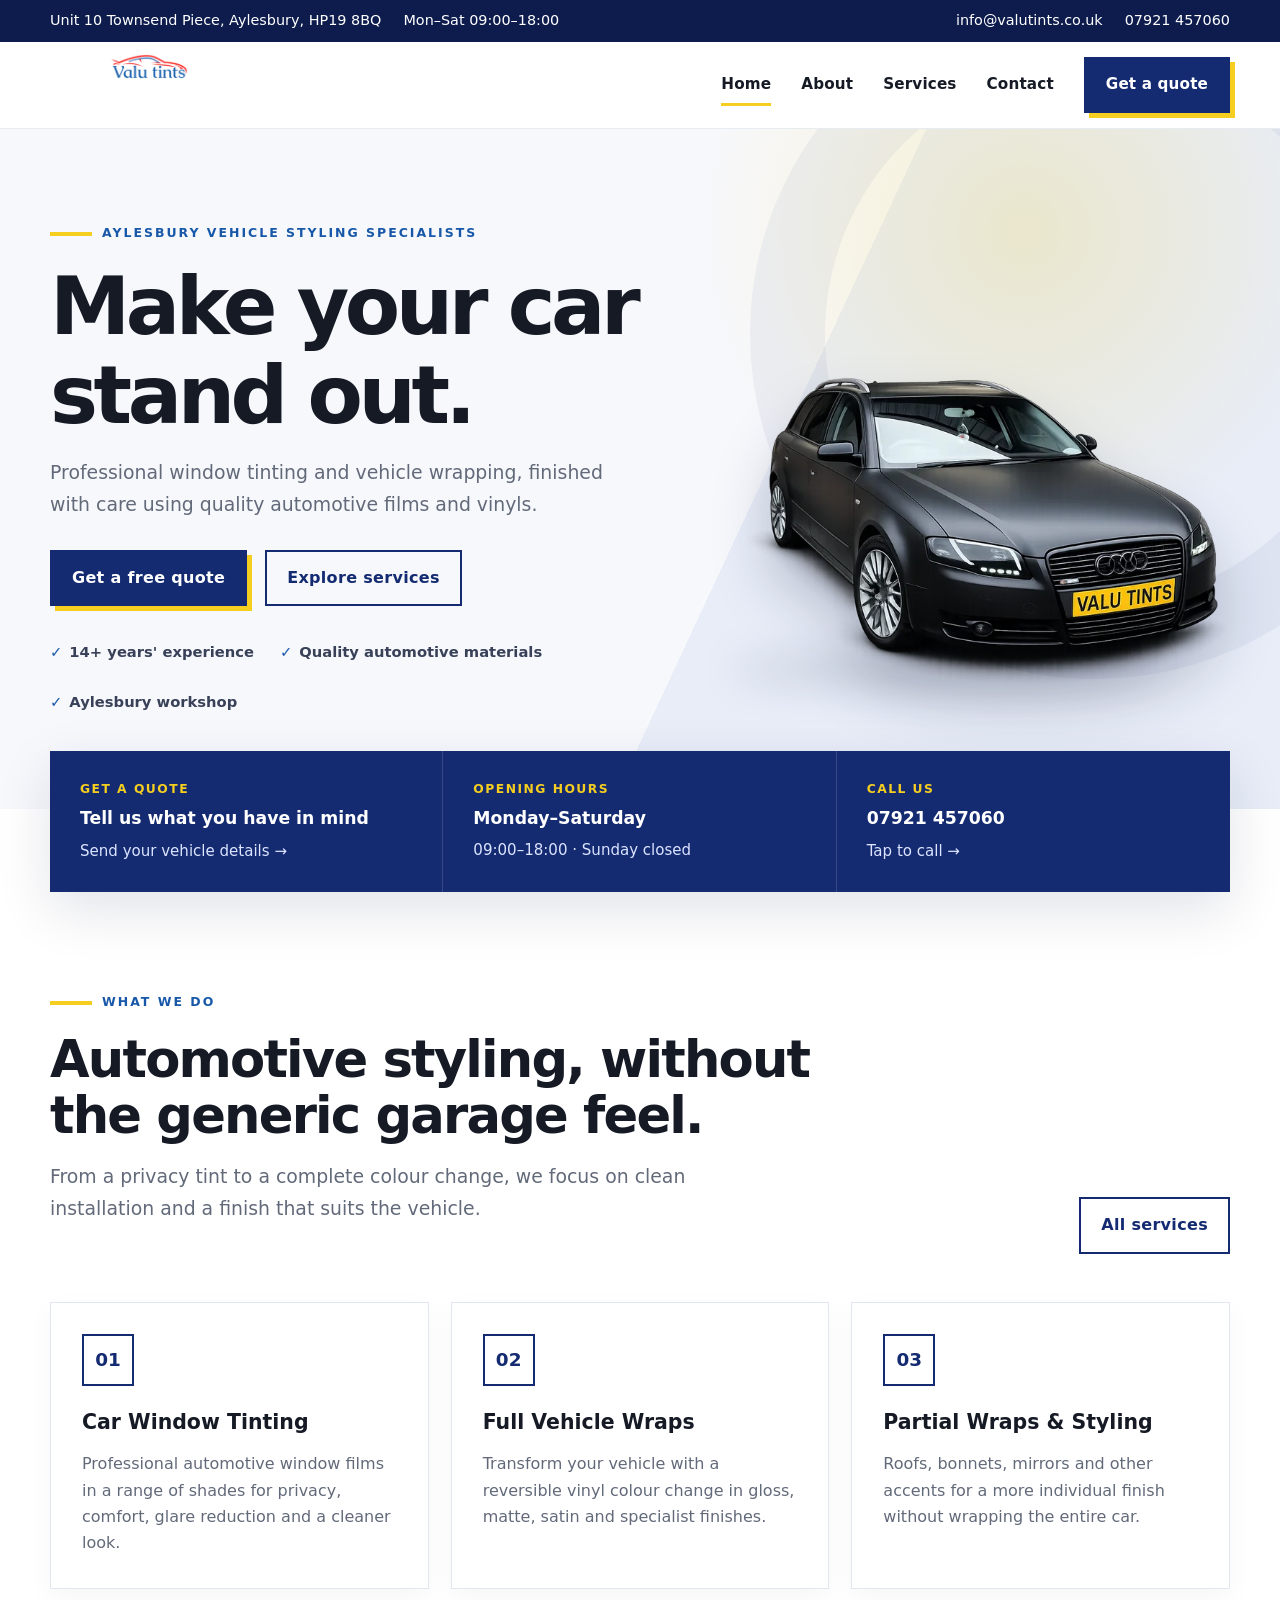
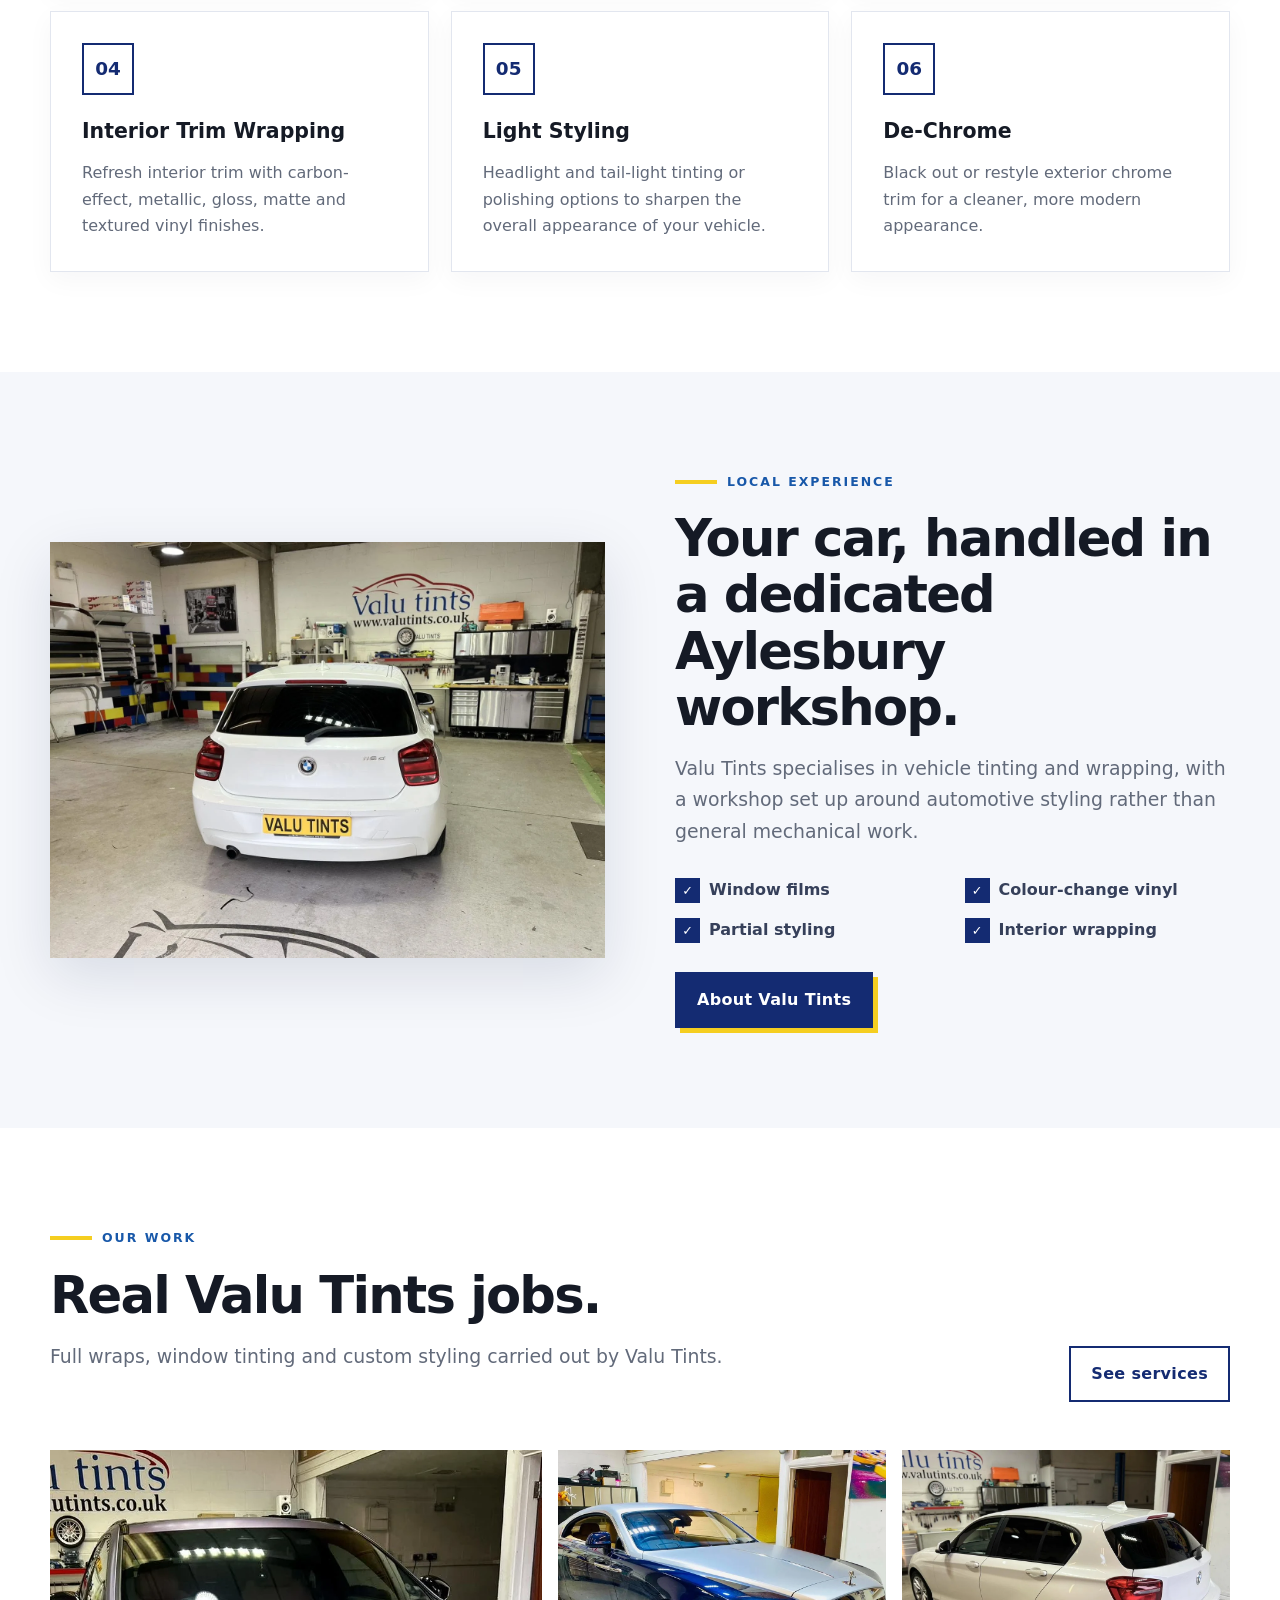
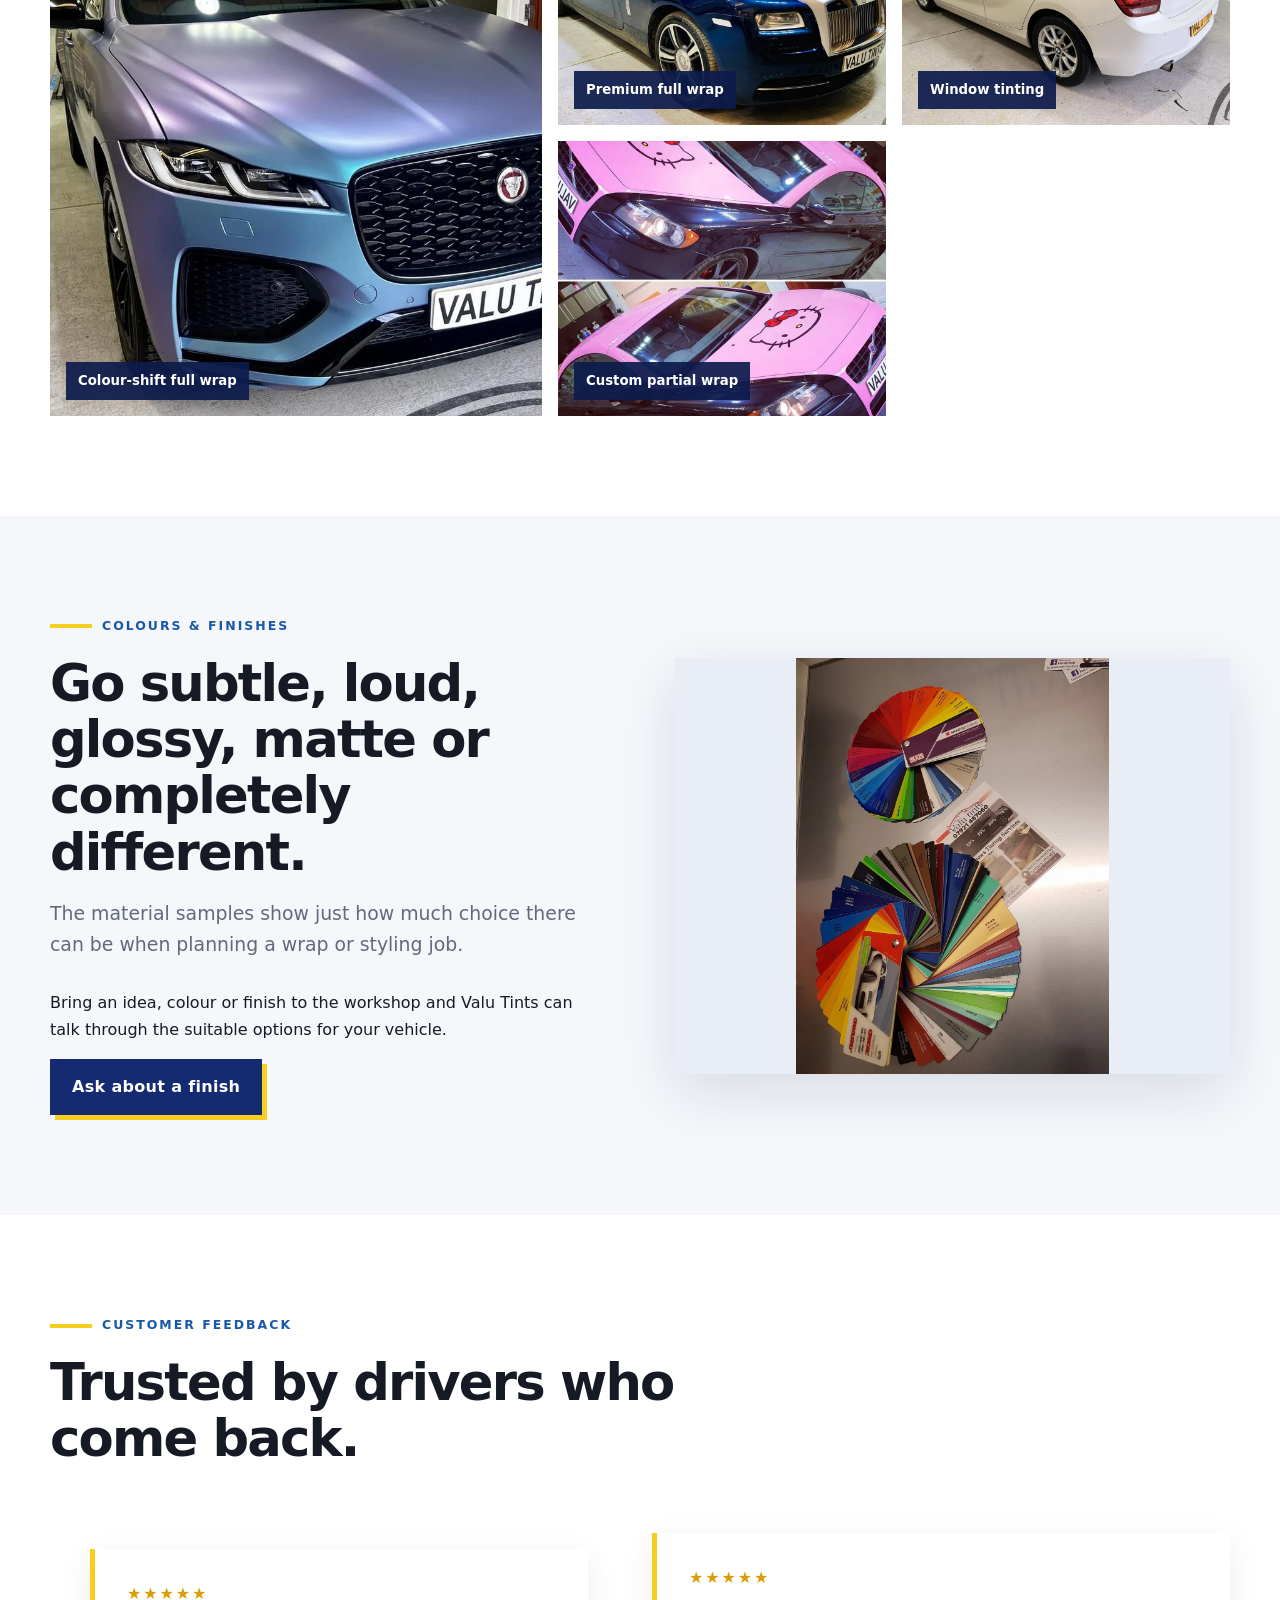
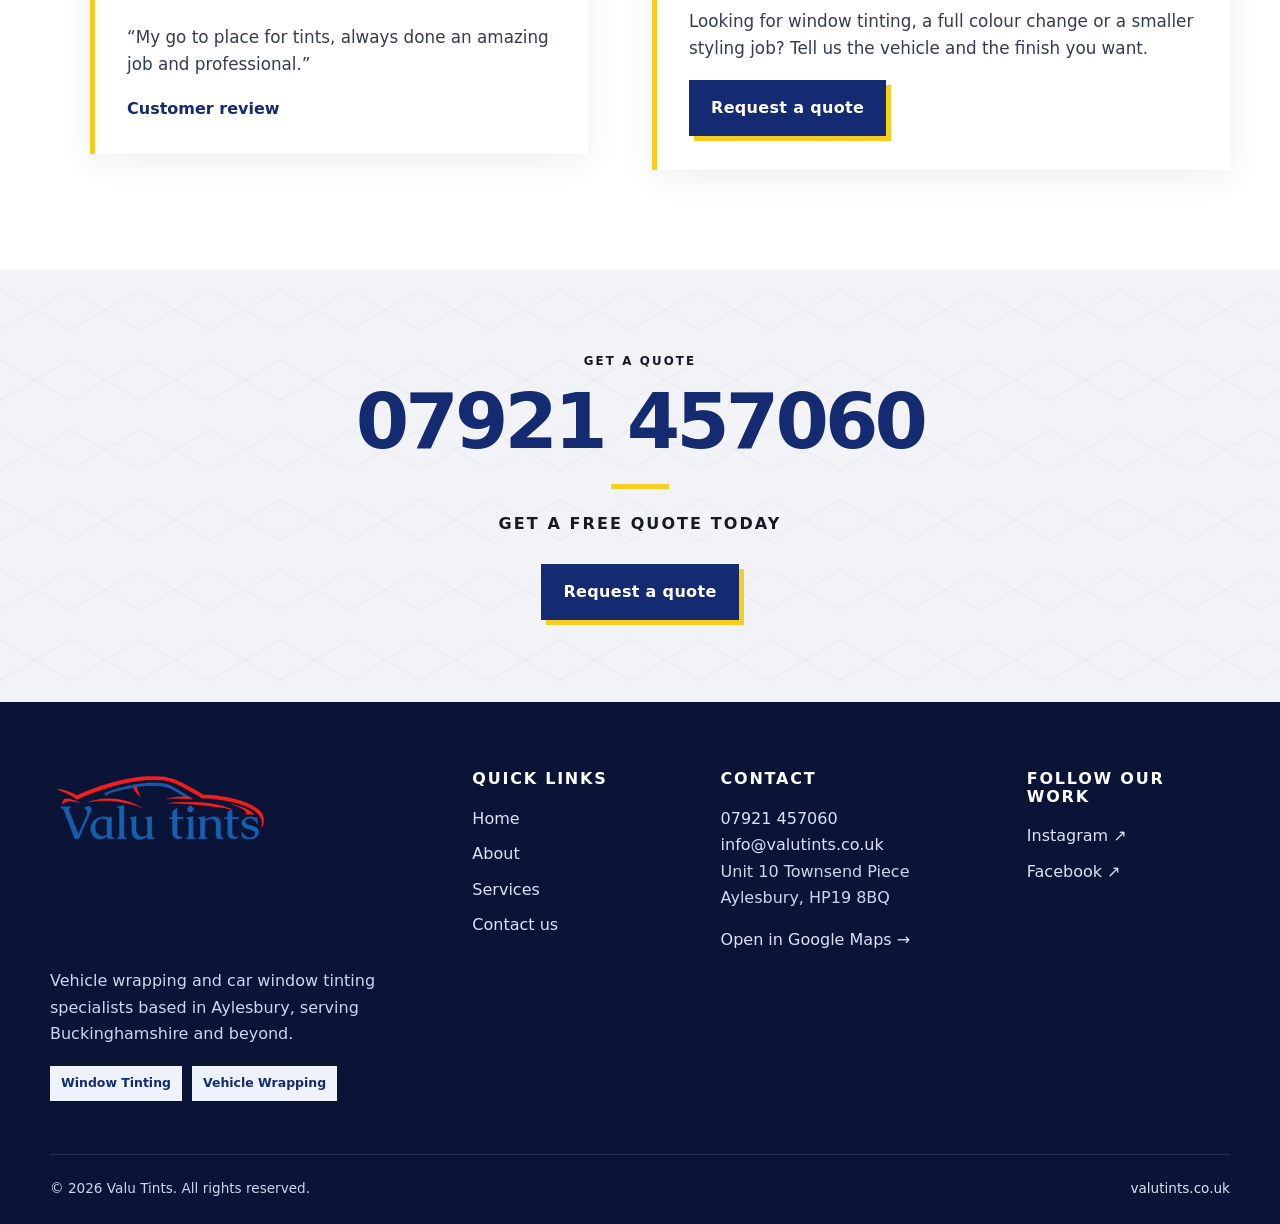
==== index.html @ 4b606c3f "Add files via upload" ====
<!doctype html>
<html lang="en-GB">
<head>
  <meta charset="utf-8">
  <meta name="viewport" content="width=device-width, initial-scale=1">
  <title>Valu Tints | Car Window Tinting & Vehicle Wrapping in Aylesbury</title>
  <meta name="description" content="Professional car window tinting, full and partial vehicle wraps and automotive styling in Aylesbury, Buckinghamshire.">
  <meta name="theme-color" content="#142b72">
  <link rel="canonical" href="https://www.valutints.co.uk/">
  <link rel="icon" type="image/png" sizes="32x32" href="assets/images/brand/favicon-32.png">
  <link rel="apple-touch-icon" href="assets/images/brand/apple-touch-icon.png">
  <link rel="stylesheet" href="assets/css/styles.css">

  <meta property="og:type" content="website">
  <meta property="og:title" content="Valu Tints | Car Window Tinting & Vehicle Wrapping in Aylesbury">
  <meta property="og:description" content="Professional car window tinting, full and partial vehicle wraps and automotive styling in Aylesbury, Buckinghamshire.">
  <meta property="og:url" content="https://www.valutints.co.uk/">
  <meta property="og:image" content="https://www.valutints.co.uk/assets/images/home/featured-colour-shift-jaguar.webp">
  <meta property="og:site_name" content="Valu Tints">

  <script type="application/ld+json">
{
  "@context": "https://schema.org",
  "@type": "AutomotiveBusiness",
  "name": "Valu Tints",
  "url": "https://www.valutints.co.uk/",
  "telephone": "+44 7921 457060",
  "email": "info@valutints.co.uk",
  "image": "https://www.valutints.co.uk/assets/images/brand/valu-tints-logo.webp",
  "address": {
    "@type": "PostalAddress",
    "streetAddress": "Unit 10 Townsend Piece",
    "addressLocality": "Aylesbury",
    "postalCode": "HP19 8BQ",
    "addressCountry": "GB"
  },
  "openingHoursSpecification": [{
    "@type": "OpeningHoursSpecification",
    "dayOfWeek": ["Monday","Tuesday","Wednesday","Thursday","Friday","Saturday"],
    "opens": "09:00",
    "closes": "18:00"
  }],
  "sameAs": [
    "https://www.instagram.com/valutints_/",
    "https://www.facebook.com/ValuTints/photos"
  ],
  "areaServed": "Buckinghamshire",
  "priceRange": "££"
}
</script>
</head>
<body>

<a class="skip-link" href="#main">Skip to content</a>

<div class="topbar">
  <div class="container topbar-inner">
    <div class="topbar-links">
      <span>Unit 10 Townsend Piece, Aylesbury, HP19 8BQ</span>
      <span>Mon–Sat 09:00–18:00</span>
    </div>
    <div class="topbar-links">
      <a href="mailto:info@valutints.co.uk">info@valutints.co.uk</a>
      <a href="tel:+447921457060">07921 457060</a>
    </div>
  </div>
</div>

<header class="site-header">
  <div class="container nav-wrap">
    <a class="logo-link" href="index.html" aria-label="Valu Tints home">
      <img src="assets/images/brand/valu-tints-logo-small.webp" width="340" height="275" alt="Valu Tints" loading="eager">
    </a>

    <button class="menu-toggle" aria-label="Open navigation" aria-expanded="false">
      <span></span><span></span><span></span>
    </button>

    <nav class="nav" aria-label="Main navigation">
      <a href="index.html" aria-current="page">Home</a><a href="about.html">About</a><a href="services.html">Services</a><a href="contact.html">Contact</a>
      <a class="btn nav-cta" href="contact.html#quote">Get a quote</a>
    </nav>
  </div>
</header>

<main id="main">
  <section class="hero">
    <div class="container hero-grid">
      <div>
        <div class="eyebrow">Aylesbury vehicle styling specialists</div>
        <h1>Make your car stand out.</h1>
        <p class="lead">Professional window tinting and vehicle wrapping, finished with care using quality automotive films and vinyls.</p>
        <div class="hero-actions">
          <a class="btn" href="contact.html#quote">Get a free quote</a>
          <a class="btn btn-outline" href="services.html">Explore services</a>
        </div>
        <div class="hero-trust">
          <span>14+ years' experience</span>
          <span>Quality automotive materials</span>
          <span>Aylesbury workshop</span>
        </div>
      </div>

      <div class="hero-car">
        <picture>
          <source media="(max-width:720px)" srcset="assets/images/hero/hero-audi-mobile.webp">
          <img src="assets/images/hero/hero-audi.webp" width="1450" height="967" alt="Matte black Audi styled by Valu Tints" loading="eager" fetchpriority="high">
        </picture>
      </div>
    </div>
  </section>

  <div class="info-strip">
    <div class="container info-grid">
      <div class="info-card">
        <div class="info-kicker">Get a quote</div>
        <strong>Tell us what you have in mind</strong>
        <a href="contact.html#quote">Send your vehicle details →</a>
      </div>
      <div class="info-card">
        <div class="info-kicker">Opening hours</div>
        <strong>Monday–Saturday</strong>
        <p>09:00–18:00 · Sunday closed</p>
      </div>
      <div class="info-card">
        <div class="info-kicker">Call us</div>
        <strong>07921 457060</strong>
        <a href="tel:+447921457060">Tap to call →</a>
      </div>
    </div>
  </div>

  <section class="section">
    <div class="container">
      <div class="section-head">
        <div class="copy">
          <div class="eyebrow">What we do</div>
          <h2>Automotive styling, without the generic garage feel.</h2>
          <p class="lead">From a privacy tint to a complete colour change, we focus on clean installation and a finish that suits the vehicle.</p>
        </div>
        <a class="btn btn-outline" href="services.html">All services</a>
      </div>

      <div class="service-grid">
        <article class="service-card"><div class="service-icon">01</div><h3>Car Window Tinting</h3><p>Professional automotive window films in a range of shades for privacy, comfort, glare reduction and a cleaner look.</p></article>
        <article class="service-card"><div class="service-icon">02</div><h3>Full Vehicle Wraps</h3><p>Transform your vehicle with a reversible vinyl colour change in gloss, matte, satin and specialist finishes.</p></article>
        <article class="service-card"><div class="service-icon">03</div><h3>Partial Wraps & Styling</h3><p>Roofs, bonnets, mirrors and other accents for a more individual finish without wrapping the entire car.</p></article>
        <article class="service-card"><div class="service-icon">04</div><h3>Interior Trim Wrapping</h3><p>Refresh interior trim with carbon-effect, metallic, gloss, matte and textured vinyl finishes.</p></article>
        <article class="service-card"><div class="service-icon">05</div><h3>Light Styling</h3><p>Headlight and tail-light tinting or polishing options to sharpen the overall appearance of your vehicle.</p></article>
        <article class="service-card"><div class="service-icon">06</div><h3>De-Chrome</h3><p>Black out or restyle exterior chrome trim for a cleaner, more modern appearance.</p></article>
      </div>
    </div>
  </section>

  <section class="section soft">
    <div class="container split">
      <div class="photo-frame">
        <img src="assets/images/workshop/workshop-main.webp" width="1440" height="1080" alt="Valu Tints workshop in Aylesbury" loading="lazy">
      </div>
      <div>
        <div class="eyebrow">Local experience</div>
        <h2>Your car, handled in a dedicated Aylesbury workshop.</h2>
        <p class="lead">Valu Tints specialises in vehicle tinting and wrapping, with a workshop set up around automotive styling rather than general mechanical work.</p>
        <div class="checks">
          <div class="check">Window films</div>
          <div class="check">Colour-change vinyl</div>
          <div class="check">Partial styling</div>
          <div class="check">Interior wrapping</div>
        </div>
        <a class="btn" href="about.html">About Valu Tints</a>
      </div>
    </div>
  </section>

  <section class="section">
    <div class="container">
      <div class="section-head">
        <div class="copy">
          <div class="eyebrow">Our work</div>
          <h2>Real Valu Tints jobs.</h2>
          <p class="lead">Full wraps, window tinting and custom styling carried out by Valu Tints.</p>
        </div>
        <a class="btn btn-outline" href="services.html">See services</a>
      </div>

      <div class="work-grid">
        <figure>
          <img src="assets/images/home/featured-colour-shift-jaguar.webp" width="1200" height="900" alt="Colour-shift Jaguar full wrap by Valu Tints" loading="lazy">
          <figcaption>Colour-shift full wrap</figcaption>
        </figure>
        <figure>
          <img src="assets/images/home/featured-rolls-royce-wrap.webp" width="1200" height="900" alt="Rolls-Royce full wrap by Valu Tints" loading="lazy">
          <figcaption>Premium full wrap</figcaption>
        </figure>
        <figure>
          <img src="assets/images/home/featured-bmw-window-tint.webp" width="1200" height="900" alt="BMW window tinting by Valu Tints" loading="lazy">
          <figcaption>Window tinting</figcaption>
        </figure>
        <figure>
          <img src="assets/images/home/featured-hello-kitty-partial-wrap.webp" width="1200" height="900" alt="Hello Kitty partial vehicle wrap by Valu Tints" loading="lazy">
          <figcaption>Custom partial wrap</figcaption>
        </figure>
      </div>
    </div>
  </section>

  <section class="section soft">
    <div class="container split">
      <div>
        <div class="eyebrow">Colours & finishes</div>
        <h2>Go subtle, loud, glossy, matte or completely different.</h2>
        <p class="lead">The material samples show just how much choice there can be when planning a wrap or styling job.</p>
        <p>Bring an idea, colour or finish to the workshop and Valu Tints can talk through the suitable options for your vehicle.</p>
        <a class="btn" href="contact.html#quote">Ask about a finish</a>
      </div>
      <div class="photo-frame contain">
        <img src="assets/images/workshop/vinyl-colour-samples.webp" width="1000" height="1333" alt="Vehicle wrap vinyl colour and finish samples at Valu Tints" loading="lazy">
      </div>
    </div>
  </section>

  <section class="section">
    <div class="container">
      <div class="section-head">
        <div class="copy">
          <div class="eyebrow">Customer feedback</div>
          <h2>Trusted by drivers who come back.</h2>
        </div>
      </div>
      <div class="testimonials">
        <blockquote class="quote">
          <div class="stars" aria-label="5 out of 5 stars">★★★★★</div>
          <p>“My go to place for tints, always done an amazing job and professional.”</p>
          <cite>Customer review</cite>
        </blockquote>
        <div class="quote">
          <div class="stars" aria-label="5 out of 5 stars">★★★★★</div>
          <p>Looking for window tinting, a full colour change or a smaller styling job? Tell us the vehicle and the finish you want.</p>
          <a class="btn" href="contact.html#quote">Request a quote</a>
        </div>
      </div>
    </div>
  </section>
</main>

<section class="cta" aria-label="Get a free quote">
  <div class="inner container">
    <div class="mini">Get a quote</div>
    <a class="phone" href="tel:+447921457060">07921 457060</a>
    <div class="yellow-line"></div>
    <strong>Get a free quote today</strong>
    <a class="btn" href="contact.html#quote">Request a quote</a>
  </div>
</section>

<footer class="site-footer">
  <div class="container">
    <div class="footer-grid">
      <div>
        <img src="assets/images/brand/valu-tints-logo-small.webp" width="340" height="275" alt="Valu Tints" class="footer-logo" loading="lazy">
        <p>Vehicle wrapping and car window tinting specialists based in Aylesbury, serving Buckinghamshire and beyond.</p>
        <div class="badges">
          <span class="badge">Window Tinting</span>
          <span class="badge">Vehicle Wrapping</span>
        </div>
      </div>

      <div>
        <h3>Quick links</h3>
        <nav class="footer-nav" aria-label="Footer navigation">
          <a href="index.html">Home</a>
          <a href="about.html">About</a>
          <a href="services.html">Services</a>
          <a href="contact.html">Contact us</a>
        </nav>
      </div>

      <div>
        <h3>Contact</h3>
        <p>
          <a href="tel:+447921457060">07921 457060</a><br>
          <a href="mailto:info@valutints.co.uk">info@valutints.co.uk</a><br>
          Unit 10 Townsend Piece<br>
          Aylesbury, HP19 8BQ
        </p>
        <a href="https://www.google.com/maps/search/?api=1&query=Valu+Tints%2C+10+Townsend+Piece%2C+Aylesbury%2C+HP19+8BQ" target="_blank" rel="noopener">Open in Google Maps →</a>
      </div>

      <div>
        <h3>Follow our work</h3>
        <nav class="footer-nav" aria-label="Social media">
          <a href="https://www.instagram.com/valutints_/" target="_blank" rel="noopener">Instagram ↗</a>
          <a href="https://www.facebook.com/ValuTints/photos" target="_blank" rel="noopener">Facebook ↗</a>
        </nav>
      </div>
    </div>

    <div class="copyright">
      <span>© <span data-year></span> Valu Tints. All rights reserved.</span>
      <span><a href="https://www.valutints.co.uk/">valutints.co.uk</a></span>
    </div>
  </div>
</footer>

<a class="call-fab" href="tel:+447921457060" aria-label="Call Valu Tints">☎</a>
<script src="assets/js/main.js" defer></script>
</body>
</html>
---- assets/css/styles.css ----
:root{
  --navy:#142b72;
  --navy-dark:#0d1c4d;
  --blue:#1858a9;
  --red:#ed292c;
  --yellow:#f5ce20;
  --ink:#151a25;
  --muted:#626a7a;
  --paper:#ffffff;
  --soft:#f5f7fb;
  --line:#e2e6ef;
  --shadow:0 18px 55px rgba(9,23,63,.12);
  --radius:18px;
  --max:1180px;
}
*{box-sizing:border-box}
html{scroll-behavior:smooth}
body{
  margin:0;
  font-family:Inter,ui-sans-serif,system-ui,-apple-system,BlinkMacSystemFont,"Segoe UI",sans-serif;
  color:var(--ink);
  background:var(--paper);
  line-height:1.65;
  -webkit-font-smoothing:antialiased;
}
img{max-width:100%;height:auto;display:block}
a{color:inherit}
button,input,textarea,select{font:inherit}
.container{width:min(calc(100% - 40px),var(--max));margin-inline:auto}

.skip-link{position:absolute;left:-9999px;top:8px;background:#fff;padding:10px 14px;z-index:9999}
.skip-link:focus{left:8px}

.topbar{background:var(--navy-dark);color:#fff;font-size:.9rem}
.topbar-inner{display:flex;justify-content:space-between;gap:18px;align-items:center;min-height:42px}
.topbar-links{display:flex;gap:22px;align-items:center;flex-wrap:wrap}
.topbar a{text-decoration:none;color:#fff}
.topbar a:hover{text-decoration:underline}

.site-header{
  position:sticky;top:0;z-index:100;background:rgba(255,255,255,.96);
  backdrop-filter:blur(14px);border-bottom:1px solid rgba(226,230,239,.8)
}
.nav-wrap{height:86px;display:flex;align-items:center;justify-content:space-between;gap:24px}
.logo-link{display:flex;align-items:center;min-width:180px}
.logo-link img{width:198px;max-height:64px;object-fit:contain}
.nav{display:flex;align-items:center;gap:30px}
.nav a{
  text-decoration:none;font-weight:750;font-size:.95rem;letter-spacing:.01em;position:relative
}
.nav a:not(.btn)::after{
  content:"";position:absolute;left:0;right:100%;bottom:-8px;height:3px;background:var(--yellow);
  transition:right .2s ease
}
.nav a:hover::after,.nav a[aria-current="page"]::after{right:0}
.menu-toggle{display:none;background:none;border:0;padding:8px;cursor:pointer;color:var(--navy-dark)}
.menu-toggle span{display:block;width:28px;height:3px;background:currentColor;margin:5px 0}

.btn{
  display:inline-flex;align-items:center;justify-content:center;gap:9px;
  background:var(--navy);color:#fff;text-decoration:none;border:2px solid var(--navy);
  padding:13px 20px;font-weight:800;letter-spacing:.02em;cursor:pointer;
  box-shadow:5px 5px 0 var(--yellow);transition:.18s ease;min-height:48px
}
.btn:hover{transform:translate(-2px,-2px);box-shadow:8px 8px 0 var(--yellow);background:var(--navy-dark)}
.btn.btn-light{background:#fff;color:var(--navy);border-color:#fff}
.btn.btn-outline{background:transparent;color:var(--navy);box-shadow:none}
.btn.btn-outline:hover{color:#fff;background:var(--navy)}

.eyebrow{
  color:var(--blue);font-weight:850;text-transform:uppercase;letter-spacing:.16em;font-size:.78rem;
  display:flex;align-items:center;gap:10px;margin-bottom:18px
}
.eyebrow::before{content:"";width:42px;height:4px;background:var(--yellow)}
h1,h2,h3{line-height:1.1;margin:0 0 18px;color:var(--ink)}
h1{font-size:clamp(3rem,6.3vw,6rem);letter-spacing:-.055em;max-width:850px}
h2{font-size:clamp(2rem,4vw,3.6rem);letter-spacing:-.035em}
h3{font-size:1.28rem}
.lead{font-size:1.18rem;color:var(--muted);max-width:680px;margin:0 0 30px}

.hero{
  overflow:hidden;position:relative;background:
    radial-gradient(circle at 80% 15%,rgba(245,206,32,.2),transparent 28%),
    linear-gradient(115deg,#f7f8fc 0 58%,#e8edf8 58% 100%);
  min-height:680px;display:flex;align-items:center
}
.hero::before{
  content:"";position:absolute;right:-160px;top:-140px;width:540px;height:540px;
  border:75px solid rgba(20,43,114,.05);border-radius:50%
}
.hero-grid{display:grid;grid-template-columns:1.02fr .98fr;align-items:center;gap:30px;position:relative;z-index:1}
.hero-actions{display:flex;gap:18px;flex-wrap:wrap}
.hero-trust{display:flex;gap:26px;flex-wrap:wrap;margin-top:34px;color:#384158;font-weight:700;font-size:.92rem}
.hero-trust span::before{content:"✓";color:var(--blue);font-weight:900;margin-right:7px}
.hero-car{position:relative;align-self:end}
.hero-car img{width:min(760px,115%);max-width:none;margin-left:-2%;filter:drop-shadow(0 34px 28px rgba(7,19,49,.22))}
.hero-car::after{
  content:"";position:absolute;width:74%;height:30px;left:12%;bottom:7%;background:rgba(7,19,49,.17);
  border-radius:50%;filter:blur(20px);z-index:-1
}

.info-strip{position:relative;z-index:4;margin-top:-58px}
.info-grid{display:grid;grid-template-columns:repeat(3,1fr);background:var(--navy);color:#fff;box-shadow:var(--shadow)}
.info-card{padding:28px 30px;border-right:1px solid rgba(255,255,255,.14)}
.info-card:last-child{border-right:0}
.info-kicker{color:var(--yellow);font-size:.77rem;text-transform:uppercase;font-weight:850;letter-spacing:.12em}
.info-card strong{display:block;font-size:1.08rem;margin:5px 0}
.info-card p,.info-card a{margin:0;color:#dce4ff;text-decoration:none;font-size:.94rem}

.section{padding:100px 0}
.section.soft{background:var(--soft)}
.section.dark{background:var(--navy-dark);color:#fff}
.section.dark h2,.section.dark h3{color:#fff}
.section.dark .lead,.section.dark p{color:#d7def2}
.section-head{display:flex;justify-content:space-between;gap:30px;align-items:end;margin-bottom:48px}
.section-head .copy{max-width:760px}

.service-grid{display:grid;grid-template-columns:repeat(3,1fr);gap:22px}
.service-card{
  padding:31px;background:#fff;border:1px solid var(--line);min-height:250px;
  box-shadow:0 8px 25px rgba(9,23,63,.04);transition:.2s ease
}
.service-card:hover{transform:translateY(-5px);box-shadow:var(--shadow)}
.service-icon{
  width:52px;height:52px;display:grid;place-items:center;border:2px solid var(--navy);
  color:var(--navy);font-weight:900;font-size:1.15rem;margin-bottom:25px
}
.service-card p{color:var(--muted);margin:0}

.split{display:grid;grid-template-columns:1fr 1fr;gap:70px;align-items:center}
.photo-frame{position:relative}
.photo-frame img{width:100%;aspect-ratio:4/3;object-fit:cover;box-shadow:var(--shadow)}
.photo-frame::after{
  content:"";position:absolute;right:-18px;bottom:-18px;width:45%;height:45%;
  border-right:8px solid var(--yellow);border-bottom:8px solid var(--yellow);z-index:-1
}
.photo-frame.contain img{object-fit:contain;background:#e9edf5}

.checks{display:grid;grid-template-columns:repeat(2,1fr);gap:14px 24px;margin:28px 0}
.check{font-weight:750;color:#36405a}
.check::before{
  content:"✓";display:inline-grid;place-items:center;width:25px;height:25px;background:var(--navy);
  color:#fff;margin-right:9px;font-size:.8rem
}

.work-grid{display:grid;grid-template-columns:1.2fr .8fr .8fr;grid-template-rows:275px 275px;gap:16px}
.work-grid figure{margin:0;overflow:hidden;position:relative;background:#dce2ee}
.work-grid figure:first-child{grid-row:1/3}
.work-grid img{width:100%;height:100%;object-fit:cover;transition:transform .4s ease}
.work-grid figure:hover img{transform:scale(1.035)}
.work-grid figcaption{
  position:absolute;left:16px;bottom:16px;background:rgba(13,28,77,.92);color:#fff;
  padding:8px 12px;font-size:.83rem;font-weight:800
}

.image-cards{display:grid;grid-template-columns:repeat(3,1fr);gap:22px}
.image-card{background:#fff;border:1px solid var(--line);overflow:hidden;box-shadow:0 8px 25px rgba(9,23,63,.05)}
.image-card img{width:100%;aspect-ratio:4/3;object-fit:cover}
.image-card-copy{padding:23px}
.image-card-copy p{color:var(--muted);margin-bottom:0}

.feature-row{
  display:grid;grid-template-columns:1fr 1fr;gap:55px;align-items:center;padding:55px 0;
  border-bottom:1px solid var(--line)
}
.feature-row:last-child{border-bottom:0}
.feature-row.reverse .feature-media{order:2}
.feature-row.reverse .feature-copy{order:1}
.feature-media img{width:100%;aspect-ratio:4/3;object-fit:cover;box-shadow:var(--shadow)}
.feature-media.duo{display:grid;grid-template-columns:1fr 1fr;gap:12px}
.feature-media.duo img{aspect-ratio:1/1}
.feature-copy p{color:var(--muted)}
.mini-list{padding-left:20px;color:var(--muted)}

.page-hero{padding:110px 0 90px;background:linear-gradient(115deg,rgba(13,28,77,.94),rgba(20,43,114,.84));color:#fff}
.page-hero h1{color:#fff;font-size:clamp(3rem,7vw,5.5rem);max-width:900px}
.page-hero .lead{color:#e6ebfb}
.breadcrumb{font-size:.86rem;margin-bottom:20px;color:#d8def2}
.breadcrumb a{color:#fff}

.values{display:grid;grid-template-columns:repeat(3,1fr);gap:24px}
.value{padding:30px;background:var(--soft);border-top:5px solid var(--yellow)}

.testimonials{display:grid;grid-template-columns:repeat(2,1fr);gap:24px}
.quote{padding:32px;background:#fff;border-left:5px solid var(--yellow);box-shadow:0 8px 30px rgba(9,23,63,.07)}
.quote .stars{letter-spacing:.12em;color:#d99f00;margin-bottom:12px}
.quote p{font-size:1.05rem;color:#333c50}
.quote cite{font-style:normal;font-weight:800;color:var(--navy)}

.contact-grid{display:grid;grid-template-columns:.85fr 1.15fr;gap:65px;align-items:start}
.contact-photo{margin-bottom:34px}
.contact-photo img{width:100%;aspect-ratio:16/10;object-fit:cover;box-shadow:var(--shadow)}
.contact-list{display:grid;gap:18px;margin:28px 0}
.contact-item{padding:19px 0;border-bottom:1px solid var(--line)}
.contact-item small{display:block;text-transform:uppercase;letter-spacing:.12em;color:var(--muted);font-weight:800}
.contact-item a{font-size:1.12rem;font-weight:850;color:var(--navy);text-decoration:none}
.hours{width:100%;border-collapse:collapse;margin-top:10px}
.hours td{padding:10px 0;border-bottom:1px solid var(--line)}
.hours td:last-child{text-align:right;font-weight:800}
.map-card{margin-top:28px;background:var(--navy);color:#fff;padding:26px}
.map-card a{color:#fff;font-weight:800}

.form-card{background:var(--soft);padding:38px;box-shadow:var(--shadow);position:relative}
.form-grid{display:grid;grid-template-columns:1fr 1fr;gap:18px}
.field{display:grid;gap:7px}
.field.full{grid-column:1/-1}
label{font-size:.87rem;font-weight:800;color:#384158}
input,select,textarea{
  width:100%;border:1px solid #cfd5e2;background:#fff;padding:13px 14px;color:var(--ink);
  outline:none;border-radius:0
}
input:focus,select:focus,textarea:focus{border-color:var(--navy);box-shadow:0 0 0 3px rgba(20,43,114,.1)}
textarea{min-height:140px;resize:vertical}
.form-note{font-size:.83rem;color:var(--muted)}
.form-status{margin-top:5px;padding:14px 16px;background:#eef4ff;border-left:4px solid var(--navy);font-size:.9rem}
.form-status.error{background:#fff0f0;border-left-color:#b42318}
.hp-field{
  position:absolute!important;left:-10000px!important;top:auto!important;width:1px!important;height:1px!important;overflow:hidden!important
}

.contact-gallery{display:grid;grid-template-columns:repeat(3,1fr);gap:16px;margin-top:55px}
.contact-gallery img{width:100%;aspect-ratio:4/3;object-fit:cover}

.cta{position:relative;text-align:center;padding:82px 20px;overflow:hidden;background:#f2f3f6}
.cta::before{
  content:"";position:absolute;inset:0;opacity:.38;background:
    linear-gradient(30deg,transparent 44%,rgba(20,43,114,.05) 44% 47%,transparent 47%),
    linear-gradient(-30deg,transparent 44%,rgba(20,43,114,.05) 44% 47%,transparent 47%);
  background-size:70px 70px
}
.cta .inner{position:relative;z-index:1}
.cta .mini{text-transform:uppercase;font-size:.74rem;font-weight:900;letter-spacing:.18em}
.cta .phone{
  display:block;text-decoration:none;color:var(--navy);font-size:clamp(2.5rem,6vw,5.7rem);
  font-weight:900;letter-spacing:-.05em;line-height:1.05;margin:10px 0
}
.cta .yellow-line{width:58px;height:5px;background:var(--yellow);margin:22px auto}
.cta strong{display:block;text-transform:uppercase;letter-spacing:.13em;margin-bottom:26px}

.site-footer{background:#0a1437;color:#cdd6ef;padding:68px 0 25px}
.footer-grid{display:grid;grid-template-columns:1.3fr .7fr .9fr .7fr;gap:45px}
.footer-logo{width:220px;margin-bottom:20px}
.site-footer h3{color:#fff;font-size:1rem;text-transform:uppercase;letter-spacing:.11em}
.site-footer a{color:#dbe2f6;text-decoration:none}
.site-footer a:hover{text-decoration:underline}
.footer-nav{display:grid;gap:9px}
.copyright{
  border-top:1px solid rgba(255,255,255,.12);padding-top:22px;margin-top:50px;
  font-size:.85rem;display:flex;justify-content:space-between;gap:20px;flex-wrap:wrap
}
.badge{
  display:inline-flex;align-items:center;background:#eef2fb;color:var(--navy);
  padding:7px 11px;font-weight:850;font-size:.78rem;margin:3px 5px 3px 0
}

.call-fab{
  display:none;position:fixed;right:18px;bottom:18px;z-index:90;width:58px;height:58px;border-radius:50%;
  background:var(--navy);color:#fff;text-decoration:none;place-items:center;box-shadow:0 12px 28px rgba(13,28,77,.3);
  border:3px solid var(--yellow);font-size:1.35rem
}

.notice{padding:14px 16px;background:#fff6c9;border-left:4px solid var(--yellow);font-size:.9rem;margin:20px 0}
.social-links{display:flex;gap:12px;flex-wrap:wrap;margin-top:20px}

@media(max-width:1000px){
  .footer-grid{grid-template-columns:1fr 1fr}
}
@media(max-width:900px){
  .topbar-inner{justify-content:center}.topbar-links span:nth-child(2){display:none}
  .menu-toggle{display:block}
  .nav{
    display:none;position:absolute;top:86px;left:0;right:0;background:#fff;padding:24px 20px;
    border-bottom:1px solid var(--line);box-shadow:0 18px 35px rgba(9,23,63,.1);
    flex-direction:column;align-items:stretch;gap:20px
  }
  .nav.open{display:flex}.nav .btn{width:100%}
  .hero{min-height:auto;padding:80px 0 110px}
  .hero-grid,.split,.contact-grid,.feature-row{grid-template-columns:1fr}
  .feature-row.reverse .feature-media,.feature-row.reverse .feature-copy{order:initial}
  .hero-car{margin-top:20px}.hero-car img{width:100%;max-width:760px;margin:0 auto}
  .info-grid{grid-template-columns:1fr}
  .info-card{border-right:0;border-bottom:1px solid rgba(255,255,255,.14)}
  .info-card:last-child{border-bottom:0}
  .section{padding:78px 0}.section-head{align-items:start;flex-direction:column}
  .service-grid,.values,.image-cards{grid-template-columns:repeat(2,1fr)}
  .work-grid{grid-template-columns:1fr 1fr;grid-template-rows:330px 220px 220px}
  .work-grid figure:first-child{grid-column:1/3;grid-row:auto}
  .footer-grid{grid-template-columns:1fr 1fr}
}
@media(max-width:620px){
  .container{width:min(calc(100% - 28px),var(--max))}
  .topbar{display:none}.nav-wrap{height:74px}.nav{top:74px}.logo-link img{width:165px}
  h1{font-size:clamp(2.7rem,14vw,4.2rem)}
  .hero{padding:65px 0 100px;background:linear-gradient(160deg,#f7f8fc,#e7ecf8)}
  .hero-actions{display:grid}.hero-actions .btn{width:100%}
  .hero-trust{display:grid;gap:10px}
  .info-strip{margin-top:-45px}
  .service-grid,.values,.testimonials,.checks,.footer-grid,.form-grid,.image-cards{grid-template-columns:1fr}
  .work-grid{display:grid;grid-template-columns:1fr;grid-template-rows:repeat(4,260px)}
  .work-grid figure:first-child{grid-column:auto}
  .feature-media.duo{grid-template-columns:1fr}
  .field.full{grid-column:auto}
  .form-card{padding:25px 20px}
  .page-hero{padding:80px 0 65px}
  .cta{padding:67px 16px}.cta .phone{font-size:clamp(2.3rem,12vw,4rem)}
  .contact-gallery{grid-template-columns:1fr}
  .call-fab{display:grid}
}
@media(prefers-reduced-motion:reduce){
  html{scroll-behavior:auto}
  *,*::before,*::after{animation-duration:.01ms!important;transition-duration:.01ms!important}
}


.page-hero.about-hero{
  background:
    linear-gradient(115deg,rgba(13,28,77,.89),rgba(20,43,114,.72)),
    url("../images/page-heroes/about-mclaren.webp") center 58%/cover;
}
.page-hero.services-hero{
  background:
    linear-gradient(115deg,rgba(13,28,77,.89),rgba(20,43,114,.72)),
    url("../images/page-heroes/services-ferrari.webp") center 56%/cover;
}
.page-hero.contact-hero{
  background:
    linear-gradient(115deg,rgba(13,28,77,.89),rgba(20,43,114,.72)),
    url("../images/page-heroes/contact-corvette.webp") center 54%/cover;
}
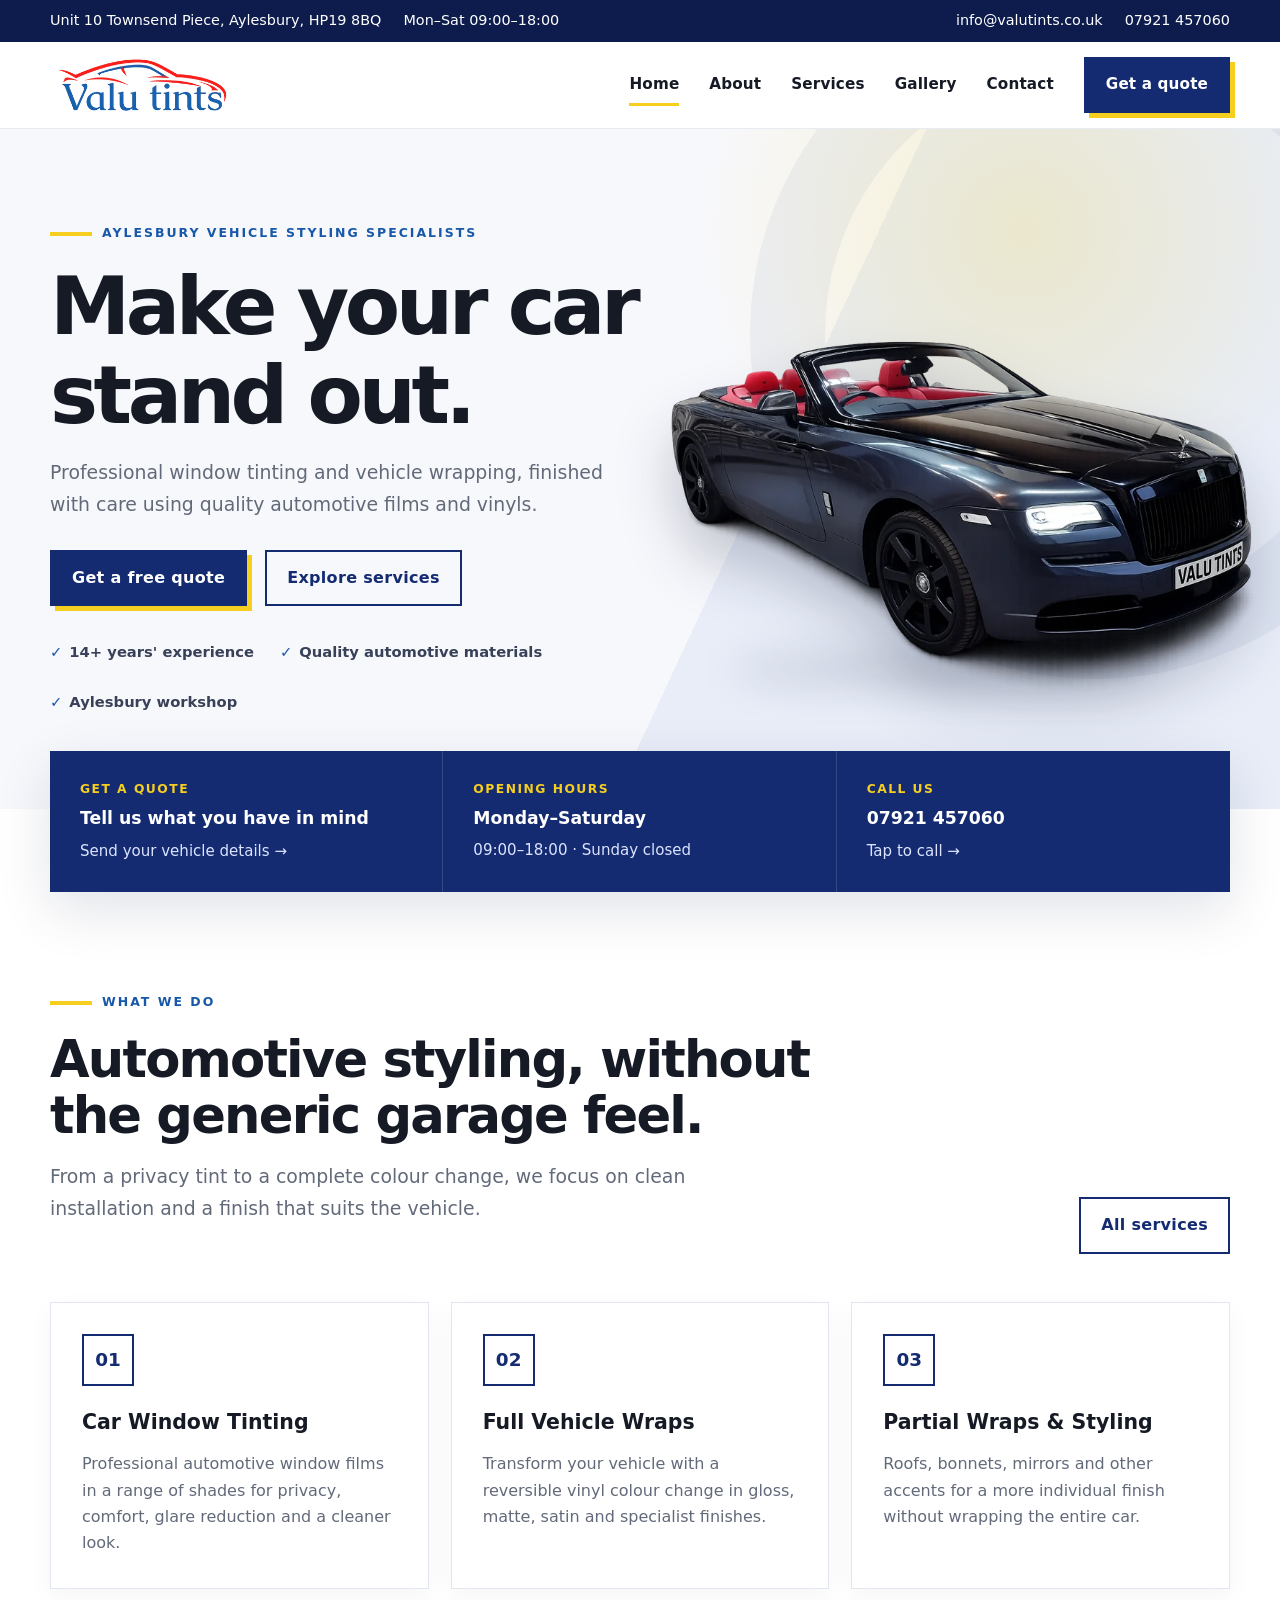
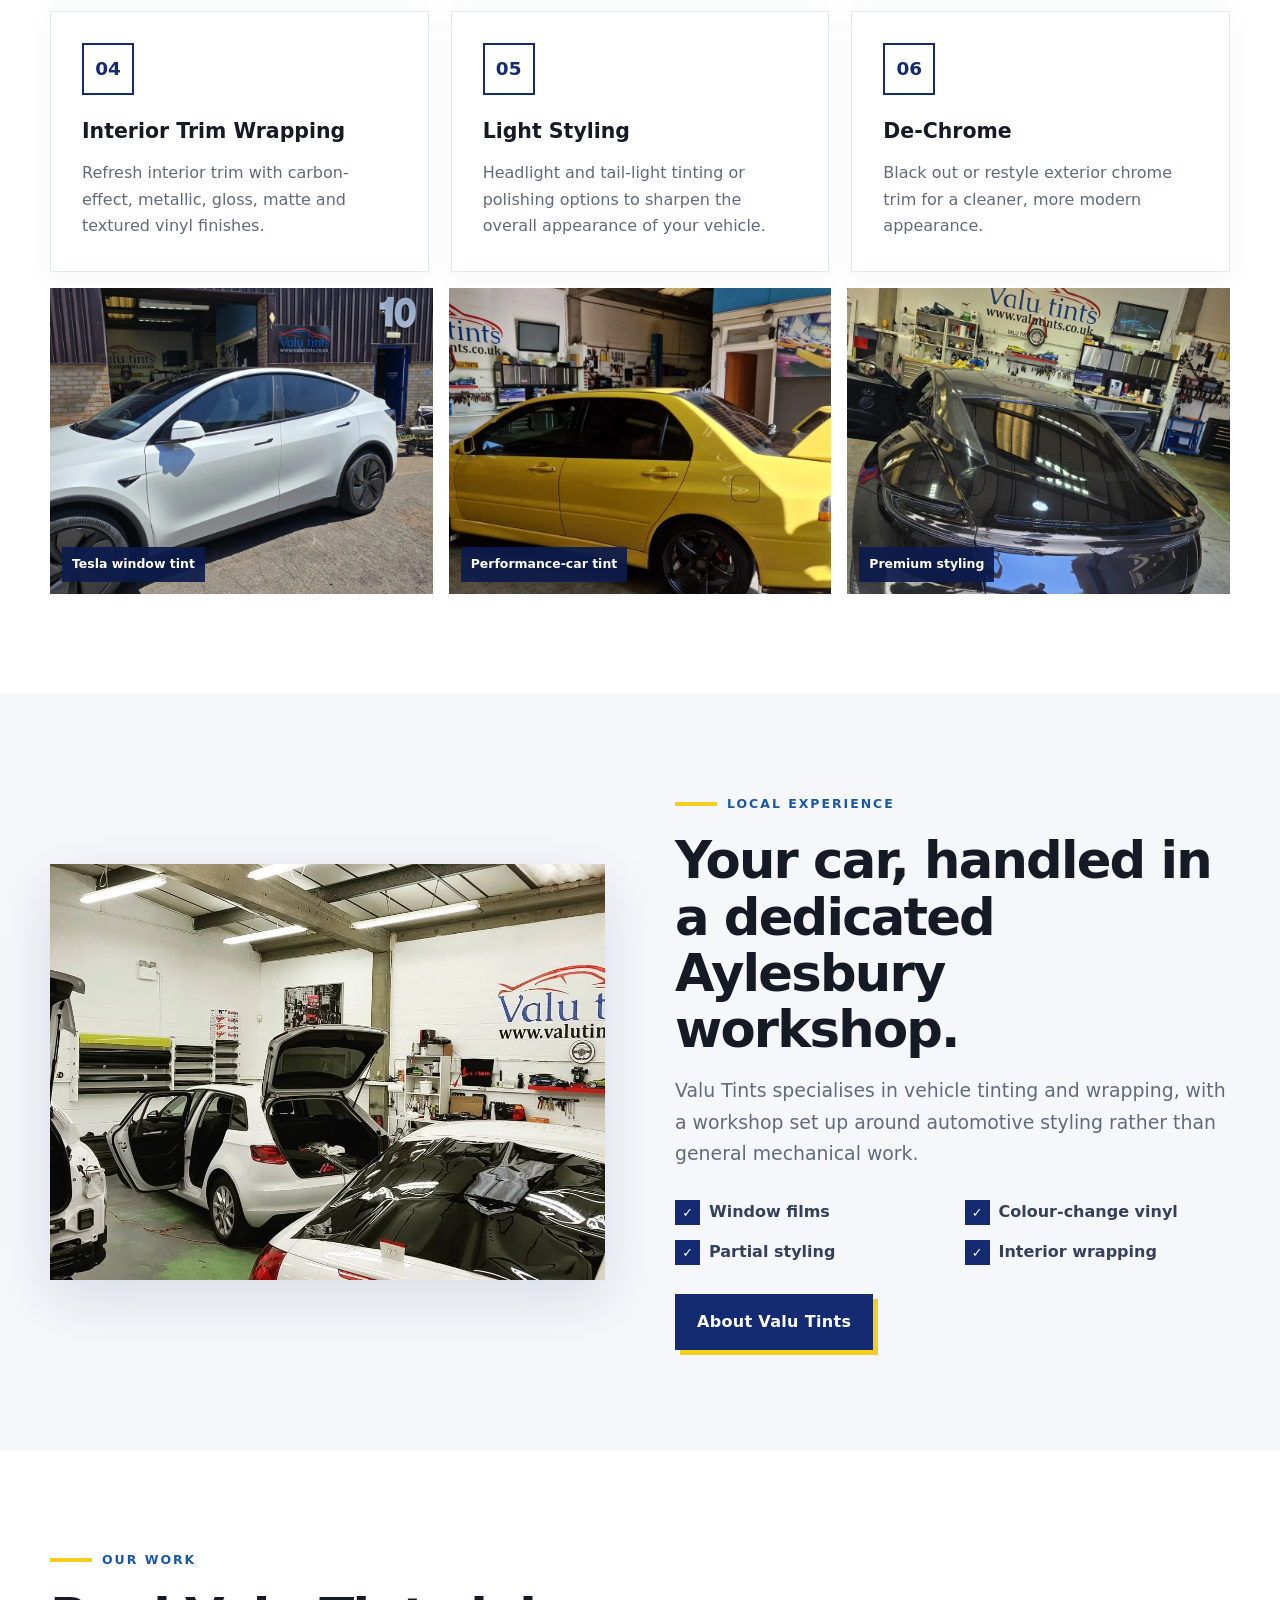
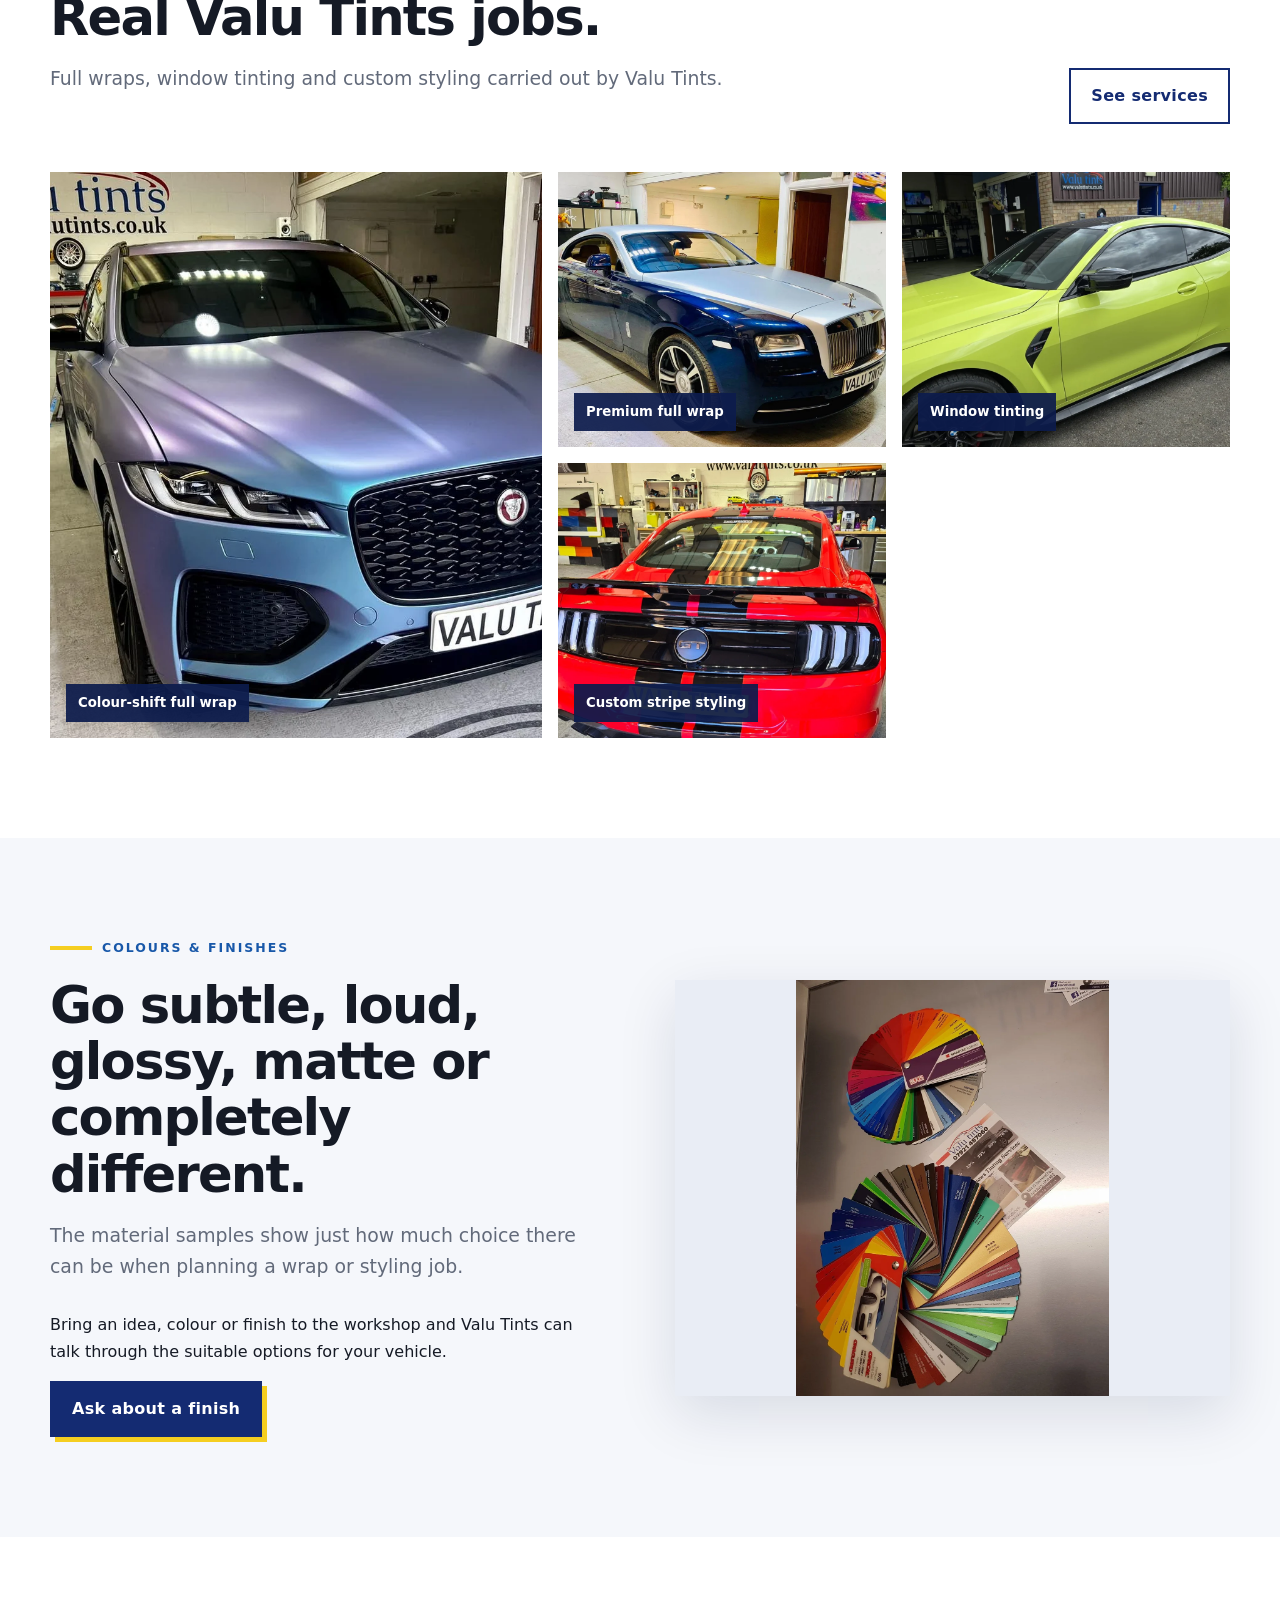
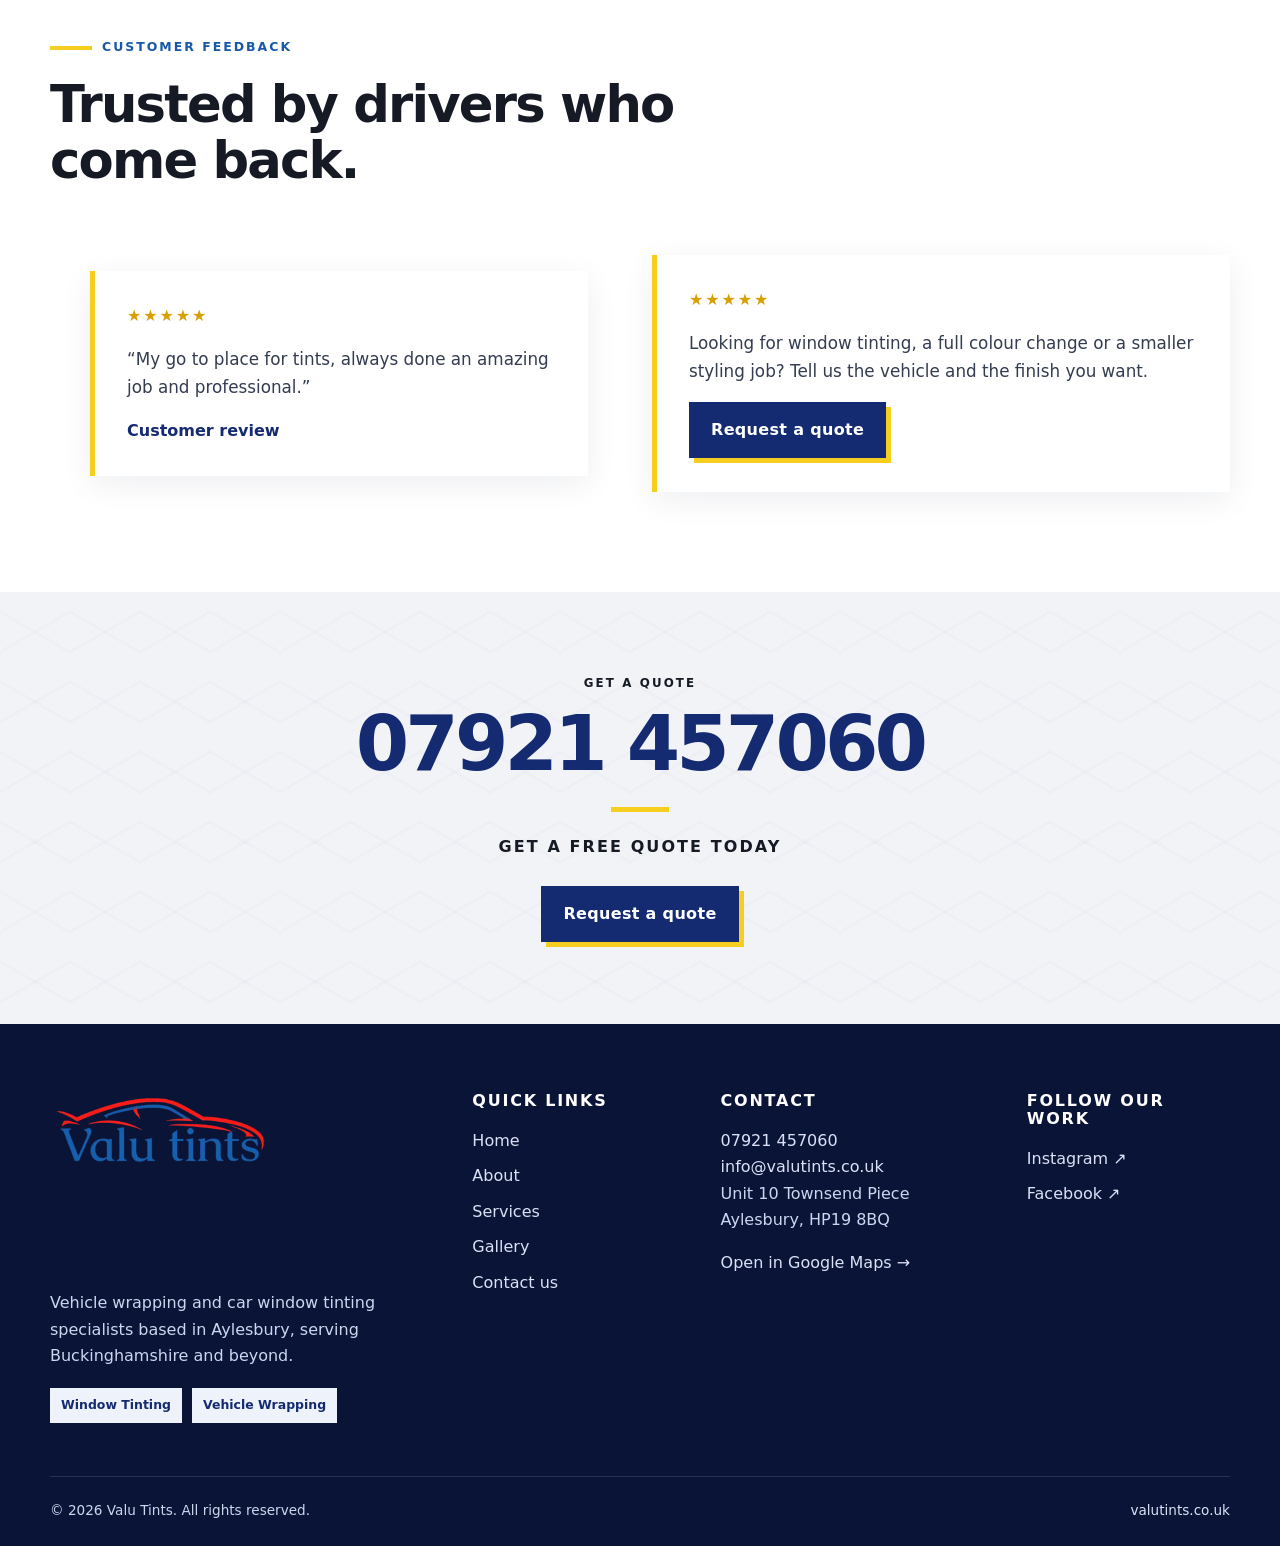
==== commit b425bb3a: "Add files via upload" ====
--- a/index.html
+++ b/index.html
@@ -69,7 +69,7 @@
 <header class="site-header">
   <div class="container nav-wrap">
     <a class="logo-link" href="index.html" aria-label="Valu Tints home">
-      <img src="assets/images/brand/valu-tints-logo-small.webp" width="340" height="275" alt="Valu Tints" loading="eager">
+      <img src="assets/images/brand/valu-tints-logo-nav.webp" alt="Valu Tints" loading="eager">
     </a>
 
     <button class="menu-toggle" aria-label="Open navigation" aria-expanded="false">
@@ -77,7 +77,11 @@
     </button>
 
     <nav class="nav" aria-label="Main navigation">
-      <a href="index.html" aria-current="page">Home</a><a href="about.html">About</a><a href="services.html">Services</a><a href="contact.html">Contact</a>
+      <a href="index.html" aria-current="page">Home</a>
+      <a href="about.html">About</a>
+      <a href="services.html">Services</a>
+      <a href="gallery.html">Gallery</a>
+      <a href="contact.html">Contact</a>
       <a class="btn nav-cta" href="contact.html#quote">Get a quote</a>
     </nav>
   </div>
@@ -103,8 +107,8 @@
 
       <div class="hero-car">
         <picture>
-          <source media="(max-width:720px)" srcset="assets/images/hero/hero-audi-mobile.webp">
-          <img src="assets/images/hero/hero-audi.webp" width="1450" height="967" alt="Matte black Audi styled by Valu Tints" loading="eager" fetchpriority="high">
+          <source media="(max-width:720px)" srcset="assets/images/hero/hero-rolls-royce-mobile.webp">
+          <img src="assets/images/hero/hero-rolls-royce.webp" width="1450" height="967" alt="Rolls-Royce convertible styled by Valu Tints" loading="eager" fetchpriority="high">
         </picture>
       </div>
     </div>
@@ -149,13 +153,28 @@
         <article class="service-card"><div class="service-icon">05</div><h3>Light Styling</h3><p>Headlight and tail-light tinting or polishing options to sharpen the overall appearance of your vehicle.</p></article>
         <article class="service-card"><div class="service-icon">06</div><h3>De-Chrome</h3><p>Black out or restyle exterior chrome trim for a cleaner, more modern appearance.</p></article>
       </div>
+
+      <div class="recent-work-strip">
+        <figure>
+          <img src="assets/images/home/recent-tesla-window-tint.webp" width="1000" height="800" alt="White Tesla with tinted windows outside Valu Tints" loading="lazy">
+          <figcaption>Tesla window tint</figcaption>
+        </figure>
+        <figure>
+          <img src="assets/images/home/recent-mitsubishi-evo-tint.webp" width="1000" height="800" alt="Yellow Mitsubishi Evo with tinted windows inside Valu Tints" loading="lazy">
+          <figcaption>Performance-car tint</figcaption>
+        </figure>
+        <figure>
+          <img src="assets/images/home/recent-aston-martin-styling.webp" width="1000" height="800" alt="Dark Aston Martin styling work inside the Valu Tints workshop" loading="lazy">
+          <figcaption>Premium styling</figcaption>
+        </figure>
+      </div>
     </div>
   </section>
 
   <section class="section soft">
     <div class="container split">
       <div class="photo-frame">
-        <img src="assets/images/workshop/workshop-main.webp" width="1440" height="1080" alt="Valu Tints workshop in Aylesbury" loading="lazy">
+        <img src="assets/images/workshop/workshop-working-bay.webp" width="1440" height="1080" alt="Valu Tints workshop working bay in Aylesbury" loading="lazy">
       </div>
       <div>
         <div class="eyebrow">Local experience</div>
@@ -193,12 +212,12 @@
           <figcaption>Premium full wrap</figcaption>
         </figure>
         <figure>
-          <img src="assets/images/home/featured-bmw-window-tint.webp" width="1200" height="900" alt="BMW window tinting by Valu Tints" loading="lazy">
+          <img src="assets/images/home/featured-lime-bmw-window-tint.webp" width="1200" height="900" alt="Lime green BMW with dark window tinting outside the Valu Tints workshop" loading="lazy">
           <figcaption>Window tinting</figcaption>
         </figure>
         <figure>
-          <img src="assets/images/home/featured-hello-kitty-partial-wrap.webp" width="1200" height="900" alt="Hello Kitty partial vehicle wrap by Valu Tints" loading="lazy">
-          <figcaption>Custom partial wrap</figcaption>
+          <img src="assets/images/home/featured-mustang-racing-stripes.webp" width="1200" height="900" alt="Red Ford Mustang with black racing stripe styling at Valu Tints" loading="lazy">
+          <figcaption>Custom stripe styling</figcaption>
         </figure>
       </div>
     </div>
@@ -270,7 +289,7 @@
         <nav class="footer-nav" aria-label="Footer navigation">
           <a href="index.html">Home</a>
           <a href="about.html">About</a>
-          <a href="services.html">Services</a>
+          <a href="services.html">Services</a><a href="gallery.html">Gallery</a>
           <a href="contact.html">Contact us</a>
         </nav>
       </div>
--- a/assets/css/styles.css
+++ b/assets/css/styles.css
@@ -42,8 +42,8 @@
   backdrop-filter:blur(14px);border-bottom:1px solid rgba(226,230,239,.8)
 }
 .nav-wrap{height:86px;display:flex;align-items:center;justify-content:space-between;gap:24px}
-.logo-link{display:flex;align-items:center;min-width:180px}
-.logo-link img{width:198px;max-height:64px;object-fit:contain}
+.logo-link{display:flex;align-items:center;min-width:205px}
+.logo-link img{width:185px;height:auto;max-height:60px;object-fit:contain}
 .nav{display:flex;align-items:center;gap:30px}
 .nav a{
   text-decoration:none;font-weight:750;font-size:.95rem;letter-spacing:.01em;position:relative
@@ -289,7 +289,7 @@
 }
 @media(max-width:620px){
   .container{width:min(calc(100% - 28px),var(--max))}
-  .topbar{display:none}.nav-wrap{height:74px}.nav{top:74px}.logo-link img{width:165px}
+  .topbar{display:none}.nav-wrap{height:74px}.nav{top:74px}.logo-link{min-width:165px}.logo-link img{width:155px;max-height:52px}
   h1{font-size:clamp(2.7rem,14vw,4.2rem)}
   .hero{padding:65px 0 100px;background:linear-gradient(160deg,#f7f8fc,#e7ecf8)}
   .hero-actions{display:grid}.hero-actions .btn{width:100%}
@@ -327,3 +327,292 @@
     linear-gradient(115deg,rgba(13,28,77,.89),rgba(20,43,114,.72)),
     url("../images/page-heroes/contact-corvette.webp") center 54%/cover;
 }
+
+
+.recent-work-strip{
+  display:grid;
+  grid-template-columns:repeat(3,1fr);
+  gap:16px;
+  margin-top:16px;
+}
+.recent-work-strip figure{
+  margin:0;
+  position:relative;
+  overflow:hidden;
+  background:#dce2ee;
+}
+.recent-work-strip img{
+  width:100%;
+  aspect-ratio:5/4;
+  object-fit:cover;
+  transition:transform .35s ease;
+}
+.recent-work-strip figure:hover img{transform:scale(1.03)}
+.recent-work-strip figcaption,
+.before-after figcaption{
+  position:absolute;
+  left:12px;
+  bottom:12px;
+  background:rgba(13,28,77,.92);
+  color:#fff;
+  padding:7px 10px;
+  font-size:.78rem;
+  font-weight:800;
+}
+.feature-media.trio{
+  display:grid;
+  grid-template-columns:repeat(3,1fr);
+  gap:10px;
+}
+.feature-media.trio img{
+  width:100%;
+  aspect-ratio:1/1;
+  object-fit:cover;
+}
+.feature-media.trio figure{
+  margin:0;
+  position:relative;
+  overflow:hidden;
+}
+.service-grid-two{grid-template-columns:repeat(2,1fr)}
+.premium-work{
+  margin-top:28px;
+  display:grid;
+  grid-template-columns:230px 1fr;
+  gap:28px;
+  align-items:center;
+  padding:24px;
+  background:#fff;
+  border:1px solid var(--line);
+}
+.premium-work img{
+  width:230px;
+  height:190px;
+  object-fit:cover;
+}
+.premium-work h3{margin-bottom:8px}
+.premium-work p{margin:0;color:var(--muted)}
+
+@media(max-width:620px){
+  .recent-work-strip{grid-template-columns:1fr}
+  .feature-media.trio{grid-template-columns:1fr 1fr}
+  .feature-media.trio figure:last-child,
+  .feature-media.trio > img:last-child{grid-column:1/-1}
+  .service-grid-two{grid-template-columns:1fr}
+  .premium-work{grid-template-columns:1fr}
+  .premium-work img{width:100%;height:auto;aspect-ratio:4/3}
+}
+
+
+/* Click-to-enlarge image lightbox */
+.lightbox-enabled{
+  cursor:zoom-in;
+}
+.lightbox-overlay{
+  position:fixed;
+  inset:0;
+  z-index:10000;
+  display:flex;
+  align-items:center;
+  justify-content:center;
+  padding:28px;
+  background:rgba(4,10,28,.88);
+  backdrop-filter:blur(6px);
+  opacity:0;
+  visibility:hidden;
+  transition:opacity .18s ease,visibility .18s ease;
+}
+.lightbox-overlay.open{
+  opacity:1;
+  visibility:visible;
+}
+.lightbox-dialog{
+  position:relative;
+  width:min(94vw,1400px);
+  max-height:92vh;
+  display:flex;
+  flex-direction:column;
+  align-items:center;
+  justify-content:center;
+}
+.lightbox-image-wrap{
+  background:#fff;
+  padding:8px;
+  box-shadow:0 24px 80px rgba(0,0,0,.5);
+  max-width:100%;
+  max-height:84vh;
+}
+.lightbox-image{
+  display:block;
+  width:auto;
+  height:auto;
+  max-width:calc(94vw - 16px);
+  max-height:calc(84vh - 16px);
+  object-fit:contain;
+}
+.lightbox-caption{
+  color:#fff;
+  margin-top:13px;
+  font-size:.92rem;
+  font-weight:700;
+  text-align:center;
+  text-shadow:0 2px 8px rgba(0,0,0,.6);
+}
+.lightbox-close{
+  position:absolute;
+  top:-18px;
+  right:-18px;
+  width:46px;
+  height:46px;
+  border:2px solid #fff;
+  border-radius:50%;
+  display:grid;
+  place-items:center;
+  background:var(--navy);
+  color:#fff;
+  font-size:1.7rem;
+  line-height:1;
+  cursor:pointer;
+  box-shadow:0 8px 24px rgba(0,0,0,.35);
+}
+.lightbox-close:hover{
+  background:var(--navy-dark);
+}
+body.lightbox-open{
+  overflow:hidden;
+}
+@media(max-width:620px){
+  .lightbox-overlay{padding:14px}
+  .lightbox-dialog{width:100%}
+  .lightbox-image{max-width:calc(100vw - 44px);max-height:78vh}
+  .lightbox-image-wrap{max-height:80vh}
+  .lightbox-close{top:-12px;right:0;width:42px;height:42px}
+  .lightbox-caption{font-size:.82rem;padding-inline:20px}
+}
+
+
+/* Gallery page */
+.page-hero.gallery-hero{
+  background:
+    linear-gradient(115deg,rgba(13,28,77,.90),rgba(20,43,114,.72)),
+    url("../images/page-heroes/about-mclaren.webp") center 55%/cover;
+}
+.gallery-section{
+  background:#fff;
+}
+.gallery-grid{
+  display:grid;
+  grid-template-columns:repeat(3,minmax(0,1fr));
+  gap:18px;
+}
+.gallery-card{
+  margin:0;
+  position:relative;
+  overflow:hidden;
+  background:#e8ecf4;
+  border:1px solid var(--line);
+  box-shadow:0 8px 24px rgba(9,23,63,.06);
+}
+.gallery-card img{
+  width:100%;
+  aspect-ratio:4/3;
+  object-fit:cover;
+  transition:transform .28s ease;
+}
+.gallery-card:hover img{
+  transform:scale(1.025);
+}
+.gallery-card figcaption{
+  padding:13px 15px;
+  background:#fff;
+  color:#263047;
+  font-size:.86rem;
+  font-weight:800;
+}
+.gallery-social{
+  padding:75px 0;
+  background:var(--soft);
+  border-top:1px solid var(--line);
+}
+.gallery-social-inner{
+  display:grid;
+  grid-template-columns:1fr 1fr;
+  gap:60px;
+  align-items:center;
+}
+.gallery-social-inner p{
+  color:var(--muted);
+  max-width:650px;
+}
+.gallery-social-links{
+  display:grid;
+  grid-template-columns:1fr 1fr;
+  gap:18px;
+}
+.social-card{
+  display:flex;
+  flex-direction:column;
+  justify-content:space-between;
+  min-height:150px;
+  padding:25px;
+  background:var(--navy);
+  color:#fff;
+  text-decoration:none;
+  border:2px solid var(--navy);
+  box-shadow:6px 6px 0 var(--yellow);
+  transition:.18s ease;
+}
+.social-card:hover{
+  transform:translate(-2px,-2px);
+  box-shadow:9px 9px 0 var(--yellow);
+  background:var(--navy-dark);
+}
+.social-card-name{
+  font-size:1.55rem;
+  font-weight:900;
+}
+@media(max-width:900px){
+  .gallery-grid{grid-template-columns:repeat(2,minmax(0,1fr))}
+  .gallery-social-inner{grid-template-columns:1fr}
+}
+@media(max-width:620px){
+  .gallery-grid{grid-template-columns:1fr}
+  .gallery-social-links{grid-template-columns:1fr}
+}
+
+
+/* Quote form alignment fix */
+.quote-form .form-grid > div,
+.quote-form .form-grid > label,
+.quote-form .field,
+.quote-form .form-field{
+  min-width:0;
+  align-self:start;
+}
+
+.quote-form input,
+.quote-form select{
+  box-sizing:border-box;
+  width:100%;
+  height:56px;
+  min-height:56px;
+  max-height:56px;
+}
+
+.quote-form textarea{
+  box-sizing:border-box;
+  width:100%;
+}
+/* Keep paired fields visually aligned even when one has helper text. */
+.quote-form .form-grid{
+  align-items:start;
+}
+
+@media(max-width:700px){
+  .quote-form input,
+  .quote-form select{
+    height:54px;
+    min-height:54px;
+    max-height:54px;
+  }
+}
